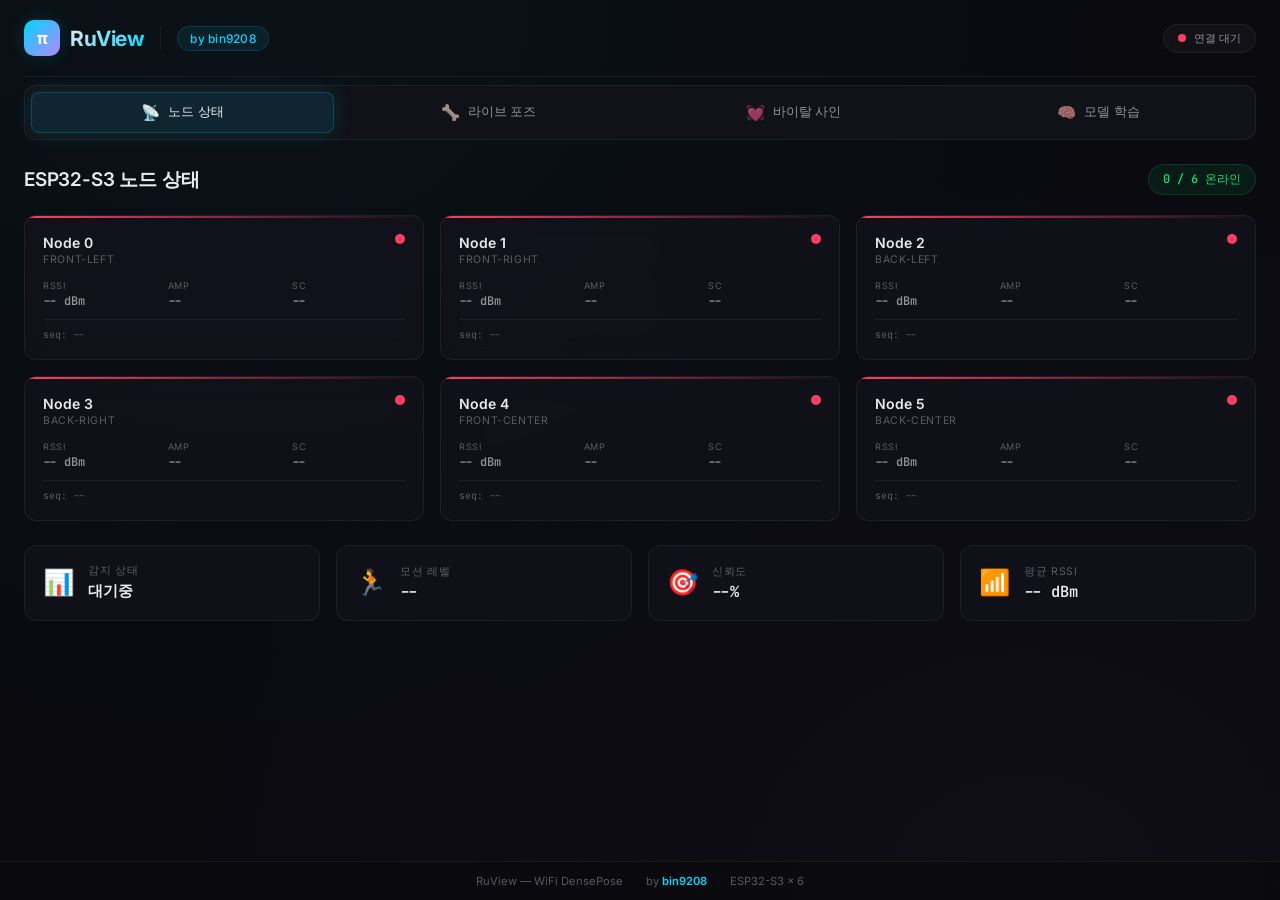
==== ui/index.html @ 229bc3f6 "UI수정 및 서버 변경" ====
<!DOCTYPE html>
<html lang="ko">
<head>
    <meta charset="UTF-8">
    <meta name="viewport" content="width=device-width, initial-scale=1.0">
    <title>RuView — WiFi DensePose by bin9208</title>
    <meta name="description" content="WiFi-based human pose estimation and vital sign monitoring system by bin9208">
    <link rel="preconnect" href="https://fonts.googleapis.com">
    <link rel="preconnect" href="https://fonts.gstatic.com" crossorigin>
    <link href="https://fonts.googleapis.com/css2?family=Inter:wght@300;400;500;600;700&family=JetBrains+Mono:wght@400;500&display=swap" rel="stylesheet">
    <link rel="stylesheet" href="style.css">
</head>
<body>
    <div class="container">
        <!-- Header -->
        <header class="header" id="main-header">
            <div class="header-left">
                <div class="logo">
                    <span class="logo-icon">π</span>
                    <span class="logo-text">RuView</span>
                </div>
                <span class="header-divider"></span>
                <span class="header-badge">by bin9208</span>
            </div>
            <div class="header-right">
                <div class="header-info">
                    <span class="api-version"></span>
                    <span class="api-environment"></span>
                    <span class="overall-health"></span>
                </div>
                <div class="connection-indicator" id="connection-status">
                    <span class="conn-dot"></span>
                    <span class="conn-label">연결 대기</span>
                </div>
            </div>
        </header>

        <!-- Navigation -->
        <nav class="nav-tabs" id="main-nav">
            <button class="nav-tab active" data-tab="dashboard">
                <span class="nav-icon">📡</span>
                <span class="nav-label">노드 상태</span>
            </button>
            <a href="pose-fusion.html" class="nav-tab" style="text-decoration:none">
                <span class="nav-icon">🦴</span>
                <span class="nav-label">라이브 포즈</span>
            </a>
            <a href="observatory.html" class="nav-tab" style="text-decoration:none">
                <span class="nav-icon">💓</span>
                <span class="nav-label">바이탈 사인</span>
            </a>
            <button class="nav-tab" data-tab="training">
                <span class="nav-icon">🧠</span>
                <span class="nav-label">모델 학습</span>
            </button>
        </nav>

        <!-- Dashboard / Node Status Tab (Default) -->
        <section id="dashboard" class="tab-content active">
            <!-- Error container -->
            <div class="error-container" style="display: none;"></div>

            <!-- Node Status Grid for 6 ESP32-S3 -->
            <div class="section-header">
                <h2>ESP32-S3 노드 상태</h2>
                <span class="node-count-badge"><span id="online-count">0</span> / 6 온라인</span>
            </div>

            <div class="node-grid" id="node-grid">
                <div class="node-card" data-node="0">
                    <div class="node-status-dot offline"></div>
                    <div class="node-info">
                        <div class="node-name">Node 0</div>
                        <div class="node-position">Front-Left</div>
                    </div>
                    <div class="node-metrics">
                        <div class="node-metric">
                            <span class="metric-label">RSSI</span>
                            <span class="metric-value node-rssi">-- dBm</span>
                        </div>
                        <div class="node-metric">
                            <span class="metric-label">Amp</span>
                            <span class="metric-value node-amp">--</span>
                        </div>
                        <div class="node-metric">
                            <span class="metric-label">SC</span>
                            <span class="metric-value node-sc">--</span>
                        </div>
                    </div>
                    <div class="node-seq">seq: <span class="node-seq-val">--</span></div>
                </div>

                <div class="node-card" data-node="1">
                    <div class="node-status-dot offline"></div>
                    <div class="node-info">
                        <div class="node-name">Node 1</div>
                        <div class="node-position">Front-Right</div>
                    </div>
                    <div class="node-metrics">
                        <div class="node-metric">
                            <span class="metric-label">RSSI</span>
                            <span class="metric-value node-rssi">-- dBm</span>
                        </div>
                        <div class="node-metric">
                            <span class="metric-label">Amp</span>
                            <span class="metric-value node-amp">--</span>
                        </div>
                        <div class="node-metric">
                            <span class="metric-label">SC</span>
                            <span class="metric-value node-sc">--</span>
                        </div>
                    </div>
                    <div class="node-seq">seq: <span class="node-seq-val">--</span></div>
                </div>

                <div class="node-card" data-node="2">
                    <div class="node-status-dot offline"></div>
                    <div class="node-info">
                        <div class="node-name">Node 2</div>
                        <div class="node-position">Back-Left</div>
                    </div>
                    <div class="node-metrics">
                        <div class="node-metric">
                            <span class="metric-label">RSSI</span>
                            <span class="metric-value node-rssi">-- dBm</span>
                        </div>
                        <div class="node-metric">
                            <span class="metric-label">Amp</span>
                            <span class="metric-value node-amp">--</span>
                        </div>
                        <div class="node-metric">
                            <span class="metric-label">SC</span>
                            <span class="metric-value node-sc">--</span>
                        </div>
                    </div>
                    <div class="node-seq">seq: <span class="node-seq-val">--</span></div>
                </div>

                <div class="node-card" data-node="3">
                    <div class="node-status-dot offline"></div>
                    <div class="node-info">
                        <div class="node-name">Node 3</div>
                        <div class="node-position">Back-Right</div>
                    </div>
                    <div class="node-metrics">
                        <div class="node-metric">
                            <span class="metric-label">RSSI</span>
                            <span class="metric-value node-rssi">-- dBm</span>
                        </div>
                        <div class="node-metric">
                            <span class="metric-label">Amp</span>
                            <span class="metric-value node-amp">--</span>
                        </div>
                        <div class="node-metric">
                            <span class="metric-label">SC</span>
                            <span class="metric-value node-sc">--</span>
                        </div>
                    </div>
                    <div class="node-seq">seq: <span class="node-seq-val">--</span></div>
                </div>

                <div class="node-card" data-node="4">
                    <div class="node-status-dot offline"></div>
                    <div class="node-info">
                        <div class="node-name">Node 4</div>
                        <div class="node-position">Front-Center</div>
                    </div>
                    <div class="node-metrics">
                        <div class="node-metric">
                            <span class="metric-label">RSSI</span>
                            <span class="metric-value node-rssi">-- dBm</span>
                        </div>
                        <div class="node-metric">
                            <span class="metric-label">Amp</span>
                            <span class="metric-value node-amp">--</span>
                        </div>
                        <div class="node-metric">
                            <span class="metric-label">SC</span>
                            <span class="metric-value node-sc">--</span>
                        </div>
                    </div>
                    <div class="node-seq">seq: <span class="node-seq-val">--</span></div>
                </div>

                <div class="node-card" data-node="5">
                    <div class="node-status-dot offline"></div>
                    <div class="node-info">
                        <div class="node-name">Node 5</div>
                        <div class="node-position">Back-Center</div>
                    </div>
                    <div class="node-metrics">
                        <div class="node-metric">
                            <span class="metric-label">RSSI</span>
                            <span class="metric-value node-rssi">-- dBm</span>
                        </div>
                        <div class="node-metric">
                            <span class="metric-label">Amp</span>
                            <span class="metric-value node-amp">--</span>
                        </div>
                        <div class="node-metric">
                            <span class="metric-label">SC</span>
                            <span class="metric-value node-sc">--</span>
                        </div>
                    </div>
                    <div class="node-seq">seq: <span class="node-seq-val">--</span></div>
                </div>
            </div>

            <!-- System Overview -->
            <div class="overview-grid">
                <div class="overview-card">
                    <div class="overview-icon">📊</div>
                    <div class="overview-content">
                        <div class="overview-label">감지 상태</div>
                        <div class="overview-value" id="detection-status">대기중</div>
                    </div>
                </div>
                <div class="overview-card">
                    <div class="overview-icon">🏃</div>
                    <div class="overview-content">
                        <div class="overview-label">모션 레벨</div>
                        <div class="overview-value" id="motion-level">--</div>
                    </div>
                </div>
                <div class="overview-card">
                    <div class="overview-icon">🎯</div>
                    <div class="overview-content">
                        <div class="overview-label">신뢰도</div>
                        <div class="overview-value" id="confidence-value">--%</div>
                    </div>
                </div>
                <div class="overview-card">
                    <div class="overview-icon">📶</div>
                    <div class="overview-content">
                        <div class="overview-label">평균 RSSI</div>
                        <div class="overview-value" id="avg-rssi">-- dBm</div>
                    </div>
                </div>
            </div>

            <!-- Live Status Panel (hidden, for DashboardTab component) -->
            <div class="live-status-panel" style="display:none">
                <h3>System Status</h3>
                <div class="status-grid">
                    <div class="component-status" data-component="api">
                        <span class="component-name">API Server</span>
                        <span class="status-text">-</span>
                        <span class="status-message"></span>
                    </div>
                    <div class="component-status" data-component="hardware">
                        <span class="component-name">Hardware</span>
                        <span class="status-text">-</span>
                        <span class="status-message"></span>
                    </div>
                    <div class="component-status" data-component="inference">
                        <span class="component-name">Inference</span>
                        <span class="status-text">-</span>
                        <span class="status-message"></span>
                    </div>
                    <div class="component-status" data-component="streaming">
                        <span class="component-name">Streaming</span>
                        <span class="status-text">-</span>
                        <span class="status-message"></span>
                    </div>
                    <div class="component-status" data-component="datasource" id="dashboard-datasource">
                        <span class="component-name">Data Source</span>
                        <span class="status-text">-</span>
                        <span class="status-message"></span>
                    </div>
                </div>
            </div>
        </section>

        <!-- Training Tab -->
        <section id="training" class="tab-content">
            <div class="section-header">
                <h2>모델 학습</h2>
                <span class="section-desc">CSI 데이터 수집 및 포즈 추정 모델 학습</span>
            </div>
            <div id="training-container" style="display: flex; gap: 20px; flex-wrap: wrap;">
                <div id="training-panel-container" style="flex: 1; min-width: 400px;"></div>
                <div id="model-panel-container" style="flex: 1; min-width: 350px; max-width: 450px;"></div>
            </div>
        </section>
    </div>

    <!-- Error Toast -->
    <div id="globalErrorToast" class="error-toast"></div>

    <!-- Footer -->
    <footer class="footer">
        <span>RuView — WiFi DensePose</span>
        <span class="footer-divider">·</span>
        <span>by <strong>bin9208</strong></span>
        <span class="footer-divider">·</span>
        <span>ESP32-S3 × 6</span>
    </footer>

    <!-- Load application scripts as modules -->
    <script type="module" src="app.js"></script>
</body>
</html>
---- ui/style.css ----
/* ============================================================
   RuView — Premium Dark Theme by bin9208
   WiFi DensePose Sensing Dashboard
   ============================================================ */

/* --------------------------------
   CSS Custom Properties
   -------------------------------- */
:root {
  /* Background */
  --bg-primary: #0a0a0f;
  --bg-secondary: #111118;
  --bg-card: rgba(18, 18, 28, 0.85);
  --bg-card-hover: rgba(24, 24, 38, 0.95);
  --bg-glass: rgba(255, 255, 255, 0.03);
  --bg-glass-border: rgba(255, 255, 255, 0.06);

  /* Accent Colors */
  --accent-cyan: #00d4ff;
  --accent-green: #00e676;
  --accent-amber: #ffa726;
  --accent-red: #ff4060;
  --accent-purple: #b388ff;

  /* Text */
  --text-primary: #e8eaf0;
  --text-secondary: rgba(232, 234, 240, 0.6);
  --text-muted: rgba(232, 234, 240, 0.35);

  /* Node Status */
  --node-online: #00e676;
  --node-offline: #ff4060;
  --node-warning: #ffa726;

  /* Borders */
  --border-subtle: rgba(255, 255, 255, 0.06);
  --border-accent: rgba(0, 212, 255, 0.3);

  /* Shadows */
  --shadow-card: 0 4px 24px rgba(0, 0, 0, 0.4);
  --shadow-glow-cyan: 0 0 20px rgba(0, 212, 255, 0.15);
  --shadow-glow-green: 0 0 20px rgba(0, 230, 118, 0.15);

  /* Spacing */
  --radius-sm: 8px;
  --radius-md: 12px;
  --radius-lg: 16px;
  --radius-xl: 20px;

  /* Transitions */
  --ease-out: cubic-bezier(0.16, 1, 0.3, 1);
  --transition-fast: 150ms var(--ease-out);
  --transition-normal: 250ms var(--ease-out);
  --transition-slow: 400ms var(--ease-out);
}

/* --------------------------------
   Reset & Base
   -------------------------------- */
*, *::before, *::after {
  margin: 0;
  padding: 0;
  box-sizing: border-box;
}

html {
  font-size: 14px;
  -webkit-font-smoothing: antialiased;
  -moz-osx-font-smoothing: grayscale;
}

body {
  font-family: 'Inter', -apple-system, BlinkMacSystemFont, 'Segoe UI', sans-serif;
  background: var(--bg-primary);
  color: var(--text-primary);
  min-height: 100vh;
  overflow-x: hidden;
  background-image:
    radial-gradient(ellipse at 20% 0%, rgba(0, 212, 255, 0.04) 0%, transparent 60%),
    radial-gradient(ellipse at 80% 100%, rgba(179, 136, 255, 0.03) 0%, transparent 60%);
}

/* --------------------------------
   Container
   -------------------------------- */
.container {
  max-width: 1280px;
  margin: 0 auto;
  padding: 0 24px 100px;
}

/* --------------------------------
   Header
   -------------------------------- */
.header {
  display: flex;
  align-items: center;
  justify-content: space-between;
  padding: 20px 0;
  border-bottom: 1px solid var(--border-subtle);
  margin-bottom: 8px;
}

.header-left {
  display: flex;
  align-items: center;
  gap: 16px;
}

.logo {
  display: flex;
  align-items: center;
  gap: 10px;
  font-size: 1.5rem;
  font-weight: 700;
  letter-spacing: -0.02em;
}

.logo-icon {
  display: inline-flex;
  align-items: center;
  justify-content: center;
  width: 36px;
  height: 36px;
  background: linear-gradient(135deg, var(--accent-cyan), var(--accent-purple));
  border-radius: 10px;
  font-size: 1.2rem;
  font-weight: 700;
  color: #fff;
  box-shadow: var(--shadow-glow-cyan);
}

.logo-text {
  background: linear-gradient(135deg, var(--text-primary) 0%, var(--accent-cyan) 100%);
  -webkit-background-clip: text;
  -webkit-text-fill-color: transparent;
  background-clip: text;
}

.header-divider {
  width: 1px;
  height: 24px;
  background: var(--border-subtle);
}

.header-badge {
  font-size: 0.85rem;
  font-weight: 500;
  color: var(--accent-cyan);
  background: rgba(0, 212, 255, 0.08);
  padding: 4px 12px;
  border-radius: 20px;
  border: 1px solid rgba(0, 212, 255, 0.15);
  letter-spacing: 0.02em;
}

.header-right {
  display: flex;
  align-items: center;
  gap: 16px;
}

.header-info {
  display: flex;
  gap: 12px;
  font-size: 0.8rem;
  color: var(--text-muted);
}

.connection-indicator {
  display: flex;
  align-items: center;
  gap: 8px;
  font-size: 0.8rem;
  color: var(--text-secondary);
  background: var(--bg-glass);
  padding: 6px 14px;
  border-radius: 20px;
  border: 1px solid var(--bg-glass-border);
}

.conn-dot {
  width: 8px;
  height: 8px;
  border-radius: 50%;
  background: var(--node-offline);
  animation: pulse-dot 2s ease-in-out infinite;
}

.conn-dot.online {
  background: var(--node-online);
}

@keyframes pulse-dot {
  0%, 100% { opacity: 1; }
  50% { opacity: 0.4; }
}

/* --------------------------------
   Navigation
   -------------------------------- */
.nav-tabs {
  display: flex;
  gap: 4px;
  padding: 6px;
  background: var(--bg-secondary);
  border-radius: var(--radius-md);
  margin-bottom: 24px;
  border: 1px solid var(--border-subtle);
}

.nav-tab {
  display: flex;
  align-items: center;
  gap: 8px;
  padding: 10px 20px;
  background: transparent;
  border: none;
  border-radius: var(--radius-sm);
  color: var(--text-secondary);
  font-family: inherit;
  font-size: 0.9rem;
  font-weight: 500;
  cursor: pointer;
  transition: all var(--transition-normal);
  flex: 1;
  justify-content: center;
  text-decoration: none;
}

.nav-tab:hover {
  color: var(--text-primary);
  background: var(--bg-glass);
}

.nav-tab.active {
  color: var(--text-primary);
  background: rgba(0, 212, 255, 0.1);
  border: 1px solid rgba(0, 212, 255, 0.2);
  box-shadow: var(--shadow-glow-cyan);
}

.nav-icon {
  font-size: 1.1rem;
}

.nav-label {
  letter-spacing: 0.01em;
}

/* --------------------------------
   Tab Content
   -------------------------------- */
.tab-content {
  display: none;
  animation: fadeInUp 0.4s var(--ease-out);
}

.tab-content.active {
  display: block;
}

@keyframes fadeInUp {
  from {
    opacity: 0;
    transform: translateY(12px);
  }
  to {
    opacity: 1;
    transform: translateY(0);
  }
}

/* --------------------------------
   Section Header
   -------------------------------- */
.section-header {
  display: flex;
  align-items: center;
  justify-content: space-between;
  margin-bottom: 20px;
}

.section-header h2 {
  font-size: 1.35rem;
  font-weight: 600;
  letter-spacing: -0.01em;
  color: var(--text-primary);
}

.section-desc {
  font-size: 0.85rem;
  color: var(--text-secondary);
}

.node-count-badge {
  font-size: 0.85rem;
  font-weight: 500;
  color: var(--accent-green);
  background: rgba(0, 230, 118, 0.08);
  padding: 6px 14px;
  border-radius: 20px;
  border: 1px solid rgba(0, 230, 118, 0.15);
  font-family: 'JetBrains Mono', monospace;
}

/* --------------------------------
   Node Grid (6 ESP32-S3 cards)
   -------------------------------- */
.node-grid {
  display: grid;
  grid-template-columns: repeat(3, 1fr);
  gap: 16px;
  margin-bottom: 24px;
}

@media (max-width: 900px) {
  .node-grid {
    grid-template-columns: repeat(2, 1fr);
  }
}

@media (max-width: 560px) {
  .node-grid {
    grid-template-columns: 1fr;
  }
}

.node-card {
  background: var(--bg-card);
  border: 1px solid var(--border-subtle);
  border-radius: var(--radius-md);
  padding: 18px;
  backdrop-filter: blur(12px);
  -webkit-backdrop-filter: blur(12px);
  transition: all var(--transition-normal);
  position: relative;
  overflow: hidden;
}

.node-card::before {
  content: '';
  position: absolute;
  top: 0;
  left: 0;
  right: 0;
  height: 2px;
  background: linear-gradient(90deg, var(--node-offline), transparent);
  transition: background var(--transition-normal);
}

.node-card.online::before {
  background: linear-gradient(90deg, var(--node-online), var(--accent-cyan), transparent);
  box-shadow: var(--shadow-glow-green);
}

.node-card:hover {
  background: var(--bg-card-hover);
  border-color: var(--border-accent);
  transform: translateY(-2px);
  box-shadow: var(--shadow-card);
}

.node-card.online {
  border-color: rgba(0, 230, 118, 0.15);
}

.node-status-dot {
  width: 10px;
  height: 10px;
  border-radius: 50%;
  background: var(--node-offline);
  position: absolute;
  top: 18px;
  right: 18px;
  transition: background var(--transition-normal);
}

.node-status-dot.online {
  background: var(--node-online);
  box-shadow: 0 0 8px var(--node-online);
  animation: pulse-dot 2s ease-in-out infinite;
}

.node-info {
  margin-bottom: 14px;
}

.node-name {
  font-size: 1rem;
  font-weight: 600;
  color: var(--text-primary);
  margin-bottom: 2px;
}

.node-position {
  font-size: 0.75rem;
  color: var(--text-muted);
  text-transform: uppercase;
  letter-spacing: 0.06em;
}

.node-metrics {
  display: flex;
  gap: 12px;
  margin-bottom: 10px;
}

.node-metric {
  flex: 1;
  display: flex;
  flex-direction: column;
  gap: 2px;
}

.node-metric .metric-label {
  font-size: 0.65rem;
  text-transform: uppercase;
  letter-spacing: 0.08em;
  color: var(--text-muted);
}

.node-metric .metric-value {
  font-size: 0.85rem;
  font-weight: 600;
  font-family: 'JetBrains Mono', monospace;
  color: var(--text-secondary);
}

.node-card.online .node-metric .metric-value {
  color: var(--text-primary);
}

.node-seq {
  font-size: 0.7rem;
  color: var(--text-muted);
  font-family: 'JetBrains Mono', monospace;
  padding-top: 8px;
  border-top: 1px solid var(--border-subtle);
}

/* --------------------------------
   Overview Grid
   -------------------------------- */
.overview-grid {
  display: grid;
  grid-template-columns: repeat(4, 1fr);
  gap: 16px;
  margin-bottom: 24px;
}

@media (max-width: 768px) {
  .overview-grid {
    grid-template-columns: repeat(2, 1fr);
  }
}

.overview-card {
  display: flex;
  align-items: center;
  gap: 14px;
  background: var(--bg-card);
  border: 1px solid var(--border-subtle);
  border-radius: var(--radius-md);
  padding: 18px;
  backdrop-filter: blur(12px);
  -webkit-backdrop-filter: blur(12px);
  transition: all var(--transition-normal);
}

.overview-card:hover {
  background: var(--bg-card-hover);
  transform: translateY(-2px);
  box-shadow: var(--shadow-card);
}

.overview-icon {
  font-size: 1.8rem;
  line-height: 1;
}

.overview-content {
  display: flex;
  flex-direction: column;
  gap: 2px;
}

.overview-label {
  font-size: 0.75rem;
  color: var(--text-muted);
  text-transform: uppercase;
  letter-spacing: 0.06em;
}

.overview-value {
  font-size: 1.1rem;
  font-weight: 600;
  font-family: 'JetBrains Mono', monospace;
  color: var(--text-primary);
}

/* --------------------------------
   Training Section
   -------------------------------- */
#training .section-header {
  display: flex;
  flex-direction: column;
  gap: 4px;
  align-items: flex-start;
  margin-bottom: 20px;
}

#training .section-header h2 {
  font-size: 1.35rem;
}

#training-container {
  gap: 20px;
}

/* Training panels get card treatment */
#training-panel-container,
#model-panel-container {
  background: var(--bg-card);
  border: 1px solid var(--border-subtle);
  border-radius: var(--radius-md);
  padding: 20px;
  backdrop-filter: blur(12px);
  -webkit-backdrop-filter: blur(12px);
}

/* --------------------------------
   Footer
   -------------------------------- */
.footer {
  position: fixed;
  bottom: 0;
  left: 0;
  right: 0;
  display: flex;
  align-items: center;
  justify-content: center;
  gap: 10px;
  padding: 12px 24px;
  background: rgba(10, 10, 15, 0.9);
  backdrop-filter: blur(12px);
  -webkit-backdrop-filter: blur(12px);
  border-top: 1px solid var(--border-subtle);
  font-size: 0.8rem;
  color: var(--text-muted);
  z-index: 100;
}

.footer strong {
  color: var(--accent-cyan);
  font-weight: 600;
}

.footer-divider {
  color: var(--border-subtle);
}

/* --------------------------------
   Error Toast
   -------------------------------- */
.error-toast,
.backend-status-toast {
  position: fixed;
  top: 20px;
  right: 20px;
  padding: 12px 20px;
  border-radius: var(--radius-sm);
  font-size: 0.85rem;
  font-weight: 500;
  z-index: 1000;
  opacity: 0;
  transform: translateY(-10px);
  transition: all var(--transition-normal);
  pointer-events: none;
  max-width: 400px;
  backdrop-filter: blur(12px);
  -webkit-backdrop-filter: blur(12px);
}

.error-toast {
  background: rgba(255, 64, 96, 0.15);
  color: var(--accent-red);
  border: 1px solid rgba(255, 64, 96, 0.3);
}

.backend-status-toast.warning {
  background: rgba(255, 167, 38, 0.15);
  color: var(--accent-amber);
  border: 1px solid rgba(255, 167, 38, 0.3);
}

.backend-status-toast.success {
  background: rgba(0, 230, 118, 0.15);
  color: var(--node-online);
  border: 1px solid rgba(0, 230, 118, 0.3);
}

.error-toast.show,
.backend-status-toast.show {
  opacity: 1;
  transform: translateY(0);
  pointer-events: auto;
}

/* --------------------------------
   System Status Panel (for DashboardTab.js)
   -------------------------------- */
.live-status-panel {
  margin-top: 20px;
}

.live-status-panel h3 {
  font-size: 1rem;
  margin-bottom: 12px;
}

.status-grid {
  display: flex;
  gap: 8px;
  flex-wrap: wrap;
}

.component-status {
  display: flex;
  align-items: center;
  gap: 8px;
  padding: 8px 14px;
  background: var(--bg-glass);
  border: 1px solid var(--bg-glass-border);
  border-radius: var(--radius-sm);
  font-size: 0.8rem;
}

.component-name {
  color: var(--text-secondary);
}

.status-text {
  font-weight: 600;
  color: var(--text-muted);
}

/* --------------------------------
   System Metrics Panel (for DashboardTab.js)
   -------------------------------- */
.system-metrics-panel h3,
.features-panel h3,
.live-stats-panel h3 {
  font-size: 1rem;
  margin-bottom: 12px;
}

.metrics-grid {
  display: flex;
  gap: 12px;
  flex-wrap: wrap;
}

.metric-item {
  flex: 1;
  min-width: 120px;
  display: flex;
  flex-direction: column;
  gap: 6px;
}

.metric-label,
.stat-label {
  font-size: 0.75rem;
  color: var(--text-muted);
  text-transform: uppercase;
  letter-spacing: 0.06em;
}

.progress-bar {
  height: 6px;
  background: var(--bg-glass);
  border-radius: 3px;
  overflow: hidden;
}

.progress-fill {
  height: 100%;
  border-radius: 3px;
  transition: width var(--transition-normal);
}

.progress-fill.normal {
  background: var(--accent-cyan);
}

.cpu-usage,
.memory-usage,
.disk-usage {
  font-size: 0.85rem;
  font-weight: 600;
  font-family: 'JetBrains Mono', monospace;
}

/* Stats grid */
.stats-grid {
  display: flex;
  gap: 16px;
}

.stat-item {
  display: flex;
  flex-direction: column;
  gap: 4px;
}

.stat-item .stat-label {
  font-size: 0.75rem;
}

.person-count,
.avg-confidence,
.detection-count {
  font-size: 1.1rem;
  font-weight: 600;
  font-family: 'JetBrains Mono', monospace;
}

/* Features panel */
.features-status {
  display: flex;
  gap: 8px;
  flex-wrap: wrap;
}

/* Zones panel */
.zones-panel h4 {
  font-size: 0.9rem;
  margin: 12px 0 8px;
}

/* --------------------------------
   Buttons (shared by training etc.)
   -------------------------------- */
.btn {
  display: inline-flex;
  align-items: center;
  justify-content: center;
  padding: 10px 20px;
  border: none;
  border-radius: var(--radius-sm);
  font-family: inherit;
  font-size: 0.85rem;
  font-weight: 500;
  cursor: pointer;
  transition: all var(--transition-normal);
}

.btn--primary {
  background: linear-gradient(135deg, var(--accent-cyan), #0098cc);
  color: #fff;
  box-shadow: 0 2px 12px rgba(0, 212, 255, 0.2);
}

.btn--primary:hover {
  transform: translateY(-1px);
  box-shadow: 0 4px 20px rgba(0, 212, 255, 0.3);
}

.btn--secondary {
  background: var(--bg-glass);
  color: var(--text-secondary);
  border: 1px solid var(--bg-glass-border);
}

.btn--secondary:hover {
  background: var(--bg-card-hover);
  color: var(--text-primary);
}

/* --------------------------------
   Form Elements (training panels)
   -------------------------------- */
input[type="text"],
input[type="number"],
input[type="url"],
select,
textarea {
  background: var(--bg-glass);
  border: 1px solid var(--bg-glass-border);
  border-radius: var(--radius-sm);
  color: var(--text-primary);
  font-family: inherit;
  font-size: 0.85rem;
  padding: 8px 12px;
  outline: none;
  transition: border-color var(--transition-fast);
}

input[type="text"]:focus,
input[type="number"]:focus,
input[type="url"]:focus,
select:focus,
textarea:focus {
  border-color: var(--accent-cyan);
  box-shadow: 0 0 0 2px rgba(0, 212, 255, 0.1);
}

select {
  cursor: pointer;
}

/* --------------------------------
   Scrollbar
   -------------------------------- */
::-webkit-scrollbar {
  width: 6px;
  height: 6px;
}

::-webkit-scrollbar-track {
  background: transparent;
}

::-webkit-scrollbar-thumb {
  background: rgba(255, 255, 255, 0.1);
  border-radius: 3px;
}

::-webkit-scrollbar-thumb:hover {
  background: rgba(255, 255, 255, 0.2);
}

/* --------------------------------
   Utility classes
   -------------------------------- */
.hidden {
  display: none !important;
}

.success-text {
  color: var(--accent-green) !important;
}

.warning-text {
  color: var(--accent-amber) !important;
}

.error-text {
  color: var(--accent-red) !important;
}

/* --------------------------------
   Tab-header (training tab)
   -------------------------------- */
.tab-header {
  margin-bottom: 20px;
}

.tab-header h2 {
  font-size: 1.35rem;
  font-weight: 600;
  margin-bottom: 4px;
}

.tab-header p {
  font-size: 0.85rem;
  color: var(--text-secondary);
}

/* --------------------------------
   Training Component Styles
   -------------------------------- */

/* These styles ensure the dynamically-loaded training
   and model panels blend with the dark theme. */

#training-panel-container h3,
#model-panel-container h3 {
  font-size: 1.1rem;
  font-weight: 600;
  letter-spacing: -0.01em;
  margin-bottom: 16px;
  color: var(--text-primary);
}

#training-panel-container label,
#model-panel-container label {
  font-size: 0.8rem;
  color: var(--text-secondary);
  font-weight: 500;
}

#training-panel-container button,
#model-panel-container button {
  background: linear-gradient(135deg, var(--accent-cyan), #0098cc);
  color: #fff;
  border: none;
  border-radius: var(--radius-sm);
  padding: 8px 16px;
  font-family: inherit;
  font-size: 0.85rem;
  font-weight: 500;
  cursor: pointer;
  transition: all var(--transition-normal);
}

#training-panel-container button:hover,
#model-panel-container button:hover {
  transform: translateY(-1px);
  box-shadow: 0 4px 16px rgba(0, 212, 255, 0.25);
}

/* --------------------------------
   Responsive Adjustments
   -------------------------------- */
@media (max-width: 640px) {
  .container {
    padding: 0 16px 100px;
  }

  .header {
    flex-direction: column;
    gap: 12px;
    align-items: flex-start;
  }

  .nav-tabs {
    flex-wrap: wrap;
  }

  .nav-tab {
    padding: 8px 14px;
    font-size: 0.8rem;
  }

  .overview-grid {
    grid-template-columns: 1fr 1fr;
  }
}
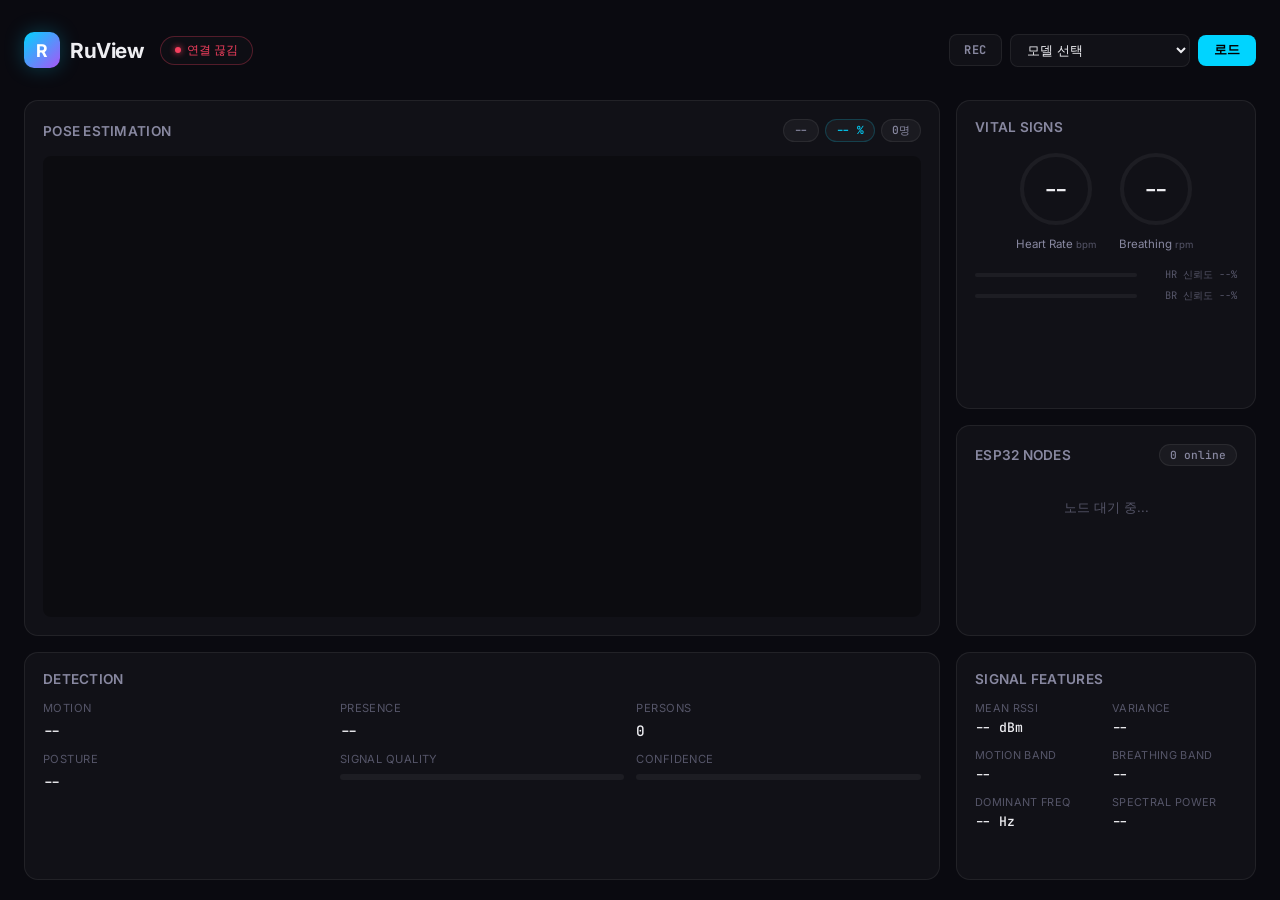
==== commit 8a9120ac: "여러가지 수정 upt1" ====
--- a/ui/index.html
+++ b/ui/index.html
@@ -3,300 +3,174 @@
 <head>
     <meta charset="UTF-8">
     <meta name="viewport" content="width=device-width, initial-scale=1.0">
-    <title>RuView — WiFi DensePose by bin9208</title>
-    <meta name="description" content="WiFi-based human pose estimation and vital sign monitoring system by bin9208">
+    <title>RuView — WiFi DensePose</title>
     <link rel="preconnect" href="https://fonts.googleapis.com">
     <link rel="preconnect" href="https://fonts.gstatic.com" crossorigin>
     <link href="https://fonts.googleapis.com/css2?family=Inter:wght@300;400;500;600;700&family=JetBrains+Mono:wght@400;500&display=swap" rel="stylesheet">
     <link rel="stylesheet" href="style.css">
 </head>
 <body>
-    <div class="container">
+    <div class="app">
         <!-- Header -->
-        <header class="header" id="main-header">
+        <header class="header">
             <div class="header-left">
                 <div class="logo">
-                    <span class="logo-icon">π</span>
+                    <div class="logo-mark">R</div>
                     <span class="logo-text">RuView</span>
                 </div>
-                <span class="header-divider"></span>
-                <span class="header-badge">by bin9208</span>
+                <div class="conn-pill" id="conn-status">
+                    <span class="conn-dot"></span>
+                    <span class="conn-label">연결 중...</span>
+                </div>
             </div>
             <div class="header-right">
-                <div class="header-info">
-                    <span class="api-version"></span>
-                    <span class="api-environment"></span>
-                    <span class="overall-health"></span>
-                </div>
-                <div class="connection-indicator" id="connection-status">
-                    <span class="conn-dot"></span>
-                    <span class="conn-label">연결 대기</span>
-                </div>
+                <button id="btn-record" class="btn-record" title="CSI 데이터 녹화">REC</button>
+                <span id="rec-timer" class="rec-timer" style="display:none">00:00</span>
+                <select id="model-select" class="select-model">
+                    <option value="">모델 선택</option>
+                </select>
+                <button id="btn-load-model" class="btn-primary">로드</button>
             </div>
         </header>
 
-        <!-- Navigation -->
-        <nav class="nav-tabs" id="main-nav">
-            <button class="nav-tab active" data-tab="dashboard">
-                <span class="nav-icon">📡</span>
-                <span class="nav-label">노드 상태</span>
-            </button>
-            <a href="pose-fusion.html" class="nav-tab" style="text-decoration:none">
-                <span class="nav-icon">🦴</span>
-                <span class="nav-label">라이브 포즈</span>
-            </a>
-            <a href="observatory.html" class="nav-tab" style="text-decoration:none">
-                <span class="nav-icon">💓</span>
-                <span class="nav-label">바이탈 사인</span>
-            </a>
-            <button class="nav-tab" data-tab="training">
-                <span class="nav-icon">🧠</span>
-                <span class="nav-label">모델 학습</span>
-            </button>
-        </nav>
+        <!-- Main Grid -->
+        <main class="grid">
+            <!-- Pose Canvas -->
+            <section class="card card-pose">
+                <div class="card-top">
+                    <h2>Pose Estimation</h2>
+                    <div class="badges">
+                        <span class="badge" id="badge-source">--</span>
+                        <span class="badge badge-accent" id="badge-conf">-- %</span>
+                        <span class="badge" id="badge-persons">0명</span>
+                    </div>
+                </div>
+                <div class="canvas-wrap">
+                    <canvas id="pose-canvas"></canvas>
+                </div>
+            </section>
 
-        <!-- Dashboard / Node Status Tab (Default) -->
-        <section id="dashboard" class="tab-content active">
-            <!-- Error container -->
-            <div class="error-container" style="display: none;"></div>
+            <!-- Vital Signs -->
+            <section class="card card-vitals">
+                <h2>Vital Signs</h2>
+                <div class="vitals-row">
+                    <div class="vital-item">
+                        <div class="vital-ring" id="hr-ring">
+                            <svg viewBox="0 0 80 80">
+                                <circle cx="40" cy="40" r="34" class="ring-bg"/>
+                                <circle cx="40" cy="40" r="34" class="ring-fill" id="hr-arc"/>
+                            </svg>
+                            <div class="vital-num" id="hr-val">--</div>
+                        </div>
+                        <span class="vital-label">Heart Rate <small>bpm</small></span>
+                    </div>
+                    <div class="vital-item">
+                        <div class="vital-ring">
+                            <svg viewBox="0 0 80 80">
+                                <circle cx="40" cy="40" r="34" class="ring-bg"/>
+                                <circle cx="40" cy="40" r="34" class="ring-fill ring-br" id="br-arc"/>
+                            </svg>
+                            <div class="vital-num" id="br-val">--</div>
+                        </div>
+                        <span class="vital-label">Breathing <small>rpm</small></span>
+                    </div>
+                </div>
+                <div class="vital-conf">
+                    <div class="conf-bar">
+                        <div class="conf-fill" id="hr-conf-bar"></div>
+                    </div>
+                    <span class="conf-text" id="hr-conf-text">HR 신뢰도 --%</span>
+                </div>
+                <div class="vital-conf">
+                    <div class="conf-bar">
+                        <div class="conf-fill conf-fill-br" id="br-conf-bar"></div>
+                    </div>
+                    <span class="conf-text" id="br-conf-text">BR 신뢰도 --%</span>
+                </div>
+            </section>
 
-            <!-- Node Status Grid for 6 ESP32-S3 -->
-            <div class="section-header">
-                <h2>ESP32-S3 노드 상태</h2>
-                <span class="node-count-badge"><span id="online-count">0</span> / 6 온라인</span>
-            </div>
+            <!-- Nodes -->
+            <section class="card card-nodes">
+                <div class="card-top">
+                    <h2>ESP32 Nodes</h2>
+                    <span class="badge" id="badge-nodes">0 online</span>
+                </div>
+                <div class="node-list" id="node-list">
+                    <div class="empty-msg">노드 대기 중...</div>
+                </div>
+            </section>
 
-            <div class="node-grid" id="node-grid">
-                <div class="node-card" data-node="0">
-                    <div class="node-status-dot offline"></div>
-                    <div class="node-info">
-                        <div class="node-name">Node 0</div>
-                        <div class="node-position">Front-Left</div>
+            <!-- Detection -->
+            <section class="card card-detect">
+                <h2>Detection</h2>
+                <div class="detect-grid">
+                    <div class="detect-item">
+                        <span class="detect-label">Motion</span>
+                        <span class="detect-val" id="det-motion">--</span>
                     </div>
-                    <div class="node-metrics">
-                        <div class="node-metric">
-                            <span class="metric-label">RSSI</span>
-                            <span class="metric-value node-rssi">-- dBm</span>
-                        </div>
-                        <div class="node-metric">
-                            <span class="metric-label">Amp</span>
-                            <span class="metric-value node-amp">--</span>
-                        </div>
-                        <div class="node-metric">
-                            <span class="metric-label">SC</span>
-                            <span class="metric-value node-sc">--</span>
+                    <div class="detect-item">
+                        <span class="detect-label">Presence</span>
+                        <span class="detect-val" id="det-presence">--</span>
+                    </div>
+                    <div class="detect-item">
+                        <span class="detect-label">Persons</span>
+                        <span class="detect-val" id="det-persons">0</span>
+                    </div>
+                    <div class="detect-item">
+                        <span class="detect-label">Posture</span>
+                        <span class="detect-val" id="det-posture">--</span>
+                    </div>
+                    <div class="detect-item">
+                        <span class="detect-label">Signal Quality</span>
+                        <div class="quality-bar">
+                            <div class="quality-fill" id="sig-quality-bar"></div>
                         </div>
                     </div>
-                    <div class="node-seq">seq: <span class="node-seq-val">--</span></div>
-                </div>
-
-                <div class="node-card" data-node="1">
-                    <div class="node-status-dot offline"></div>
-                    <div class="node-info">
-                        <div class="node-name">Node 1</div>
-                        <div class="node-position">Front-Right</div>
-                    </div>
-                    <div class="node-metrics">
-                        <div class="node-metric">
-                            <span class="metric-label">RSSI</span>
-                            <span class="metric-value node-rssi">-- dBm</span>
-                        </div>
-                        <div class="node-metric">
-                            <span class="metric-label">Amp</span>
-                            <span class="metric-value node-amp">--</span>
-                        </div>
-                        <div class="node-metric">
-                            <span class="metric-label">SC</span>
-                            <span class="metric-value node-sc">--</span>
+                    <div class="detect-item">
+                        <span class="detect-label">Confidence</span>
+                        <div class="quality-bar">
+                            <div class="quality-fill quality-fill-purple" id="det-conf-bar"></div>
                         </div>
                     </div>
-                    <div class="node-seq">seq: <span class="node-seq-val">--</span></div>
                 </div>
+            </section>
 
-                <div class="node-card" data-node="2">
-                    <div class="node-status-dot offline"></div>
-                    <div class="node-info">
-                        <div class="node-name">Node 2</div>
-                        <div class="node-position">Back-Left</div>
+            <!-- Signal Features -->
+            <section class="card card-signal">
+                <h2>Signal Features</h2>
+                <div class="signal-grid">
+                    <div class="sig-item">
+                        <span class="sig-label">Mean RSSI</span>
+                        <span class="sig-val mono" id="sig-rssi">-- dBm</span>
                     </div>
-                    <div class="node-metrics">
-                        <div class="node-metric">
-                            <span class="metric-label">RSSI</span>
-                            <span class="metric-value node-rssi">-- dBm</span>
-                        </div>
-                        <div class="node-metric">
-                            <span class="metric-label">Amp</span>
-                            <span class="metric-value node-amp">--</span>
-                        </div>
-                        <div class="node-metric">
-                            <span class="metric-label">SC</span>
-                            <span class="metric-value node-sc">--</span>
-                        </div>
+                    <div class="sig-item">
+                        <span class="sig-label">Variance</span>
+                        <span class="sig-val mono" id="sig-var">--</span>
                     </div>
-                    <div class="node-seq">seq: <span class="node-seq-val">--</span></div>
-                </div>
-
-                <div class="node-card" data-node="3">
-                    <div class="node-status-dot offline"></div>
-                    <div class="node-info">
-                        <div class="node-name">Node 3</div>
-                        <div class="node-position">Back-Right</div>
+                    <div class="sig-item">
+                        <span class="sig-label">Motion Band</span>
+                        <span class="sig-val mono" id="sig-motion">--</span>
                     </div>
-                    <div class="node-metrics">
-                        <div class="node-metric">
-                            <span class="metric-label">RSSI</span>
-                            <span class="metric-value node-rssi">-- dBm</span>
-                        </div>
-                        <div class="node-metric">
-                            <span class="metric-label">Amp</span>
-                            <span class="metric-value node-amp">--</span>
-                        </div>
-                        <div class="node-metric">
-                            <span class="metric-label">SC</span>
-                            <span class="metric-value node-sc">--</span>
-                        </div>
+                    <div class="sig-item">
+                        <span class="sig-label">Breathing Band</span>
+                        <span class="sig-val mono" id="sig-breath">--</span>
                     </div>
-                    <div class="node-seq">seq: <span class="node-seq-val">--</span></div>
-                </div>
-
-                <div class="node-card" data-node="4">
-                    <div class="node-status-dot offline"></div>
-                    <div class="node-info">
-                        <div class="node-name">Node 4</div>
-                        <div class="node-position">Front-Center</div>
+                    <div class="sig-item">
+                        <span class="sig-label">Dominant Freq</span>
+                        <span class="sig-val mono" id="sig-freq">-- Hz</span>
                     </div>
-                    <div class="node-metrics">
-                        <div class="node-metric">
-                            <span class="metric-label">RSSI</span>
-                            <span class="metric-value node-rssi">-- dBm</span>
-                        </div>
-                        <div class="node-metric">
-                            <span class="metric-label">Amp</span>
-                            <span class="metric-value node-amp">--</span>
-                        </div>
-                        <div class="node-metric">
-                            <span class="metric-label">SC</span>
-                            <span class="metric-value node-sc">--</span>
-                        </div>
-                    </div>
-                    <div class="node-seq">seq: <span class="node-seq-val">--</span></div>
-                </div>
-
-                <div class="node-card" data-node="5">
-                    <div class="node-status-dot offline"></div>
-                    <div class="node-info">
-                        <div class="node-name">Node 5</div>
-                        <div class="node-position">Back-Center</div>
-                    </div>
-                    <div class="node-metrics">
-                        <div class="node-metric">
-                            <span class="metric-label">RSSI</span>
-                            <span class="metric-value node-rssi">-- dBm</span>
-                        </div>
-                        <div class="node-metric">
-                            <span class="metric-label">Amp</span>
-                            <span class="metric-value node-amp">--</span>
-                        </div>
-                        <div class="node-metric">
-                            <span class="metric-label">SC</span>
-                            <span class="metric-value node-sc">--</span>
-                        </div>
-                    </div>
-                    <div class="node-seq">seq: <span class="node-seq-val">--</span></div>
-                </div>
-            </div>
-
-            <!-- System Overview -->
-            <div class="overview-grid">
-                <div class="overview-card">
-                    <div class="overview-icon">📊</div>
-                    <div class="overview-content">
-                        <div class="overview-label">감지 상태</div>
-                        <div class="overview-value" id="detection-status">대기중</div>
+                    <div class="sig-item">
+                        <span class="sig-label">Spectral Power</span>
+                        <span class="sig-val mono" id="sig-power">--</span>
                     </div>
                 </div>
-                <div class="overview-card">
-                    <div class="overview-icon">🏃</div>
-                    <div class="overview-content">
-                        <div class="overview-label">모션 레벨</div>
-                        <div class="overview-value" id="motion-level">--</div>
-                    </div>
-                </div>
-                <div class="overview-card">
-                    <div class="overview-icon">🎯</div>
-                    <div class="overview-content">
-                        <div class="overview-label">신뢰도</div>
-                        <div class="overview-value" id="confidence-value">--%</div>
-                    </div>
-                </div>
-                <div class="overview-card">
-                    <div class="overview-icon">📶</div>
-                    <div class="overview-content">
-                        <div class="overview-label">평균 RSSI</div>
-                        <div class="overview-value" id="avg-rssi">-- dBm</div>
-                    </div>
-                </div>
-            </div>
+            </section>
+        </main>
 
-            <!-- Live Status Panel (hidden, for DashboardTab component) -->
-            <div class="live-status-panel" style="display:none">
-                <h3>System Status</h3>
-                <div class="status-grid">
-                    <div class="component-status" data-component="api">
-                        <span class="component-name">API Server</span>
-                        <span class="status-text">-</span>
-                        <span class="status-message"></span>
-                    </div>
-                    <div class="component-status" data-component="hardware">
-                        <span class="component-name">Hardware</span>
-                        <span class="status-text">-</span>
-                        <span class="status-message"></span>
-                    </div>
-                    <div class="component-status" data-component="inference">
-                        <span class="component-name">Inference</span>
-                        <span class="status-text">-</span>
-                        <span class="status-message"></span>
-                    </div>
-                    <div class="component-status" data-component="streaming">
-                        <span class="component-name">Streaming</span>
-                        <span class="status-text">-</span>
-                        <span class="status-message"></span>
-                    </div>
-                    <div class="component-status" data-component="datasource" id="dashboard-datasource">
-                        <span class="component-name">Data Source</span>
-                        <span class="status-text">-</span>
-                        <span class="status-message"></span>
-                    </div>
-                </div>
-            </div>
-        </section>
-
-        <!-- Training Tab -->
-        <section id="training" class="tab-content">
-            <div class="section-header">
-                <h2>모델 학습</h2>
-                <span class="section-desc">CSI 데이터 수집 및 포즈 추정 모델 학습</span>
-            </div>
-            <div id="training-container" style="display: flex; gap: 20px; flex-wrap: wrap;">
-                <div id="training-panel-container" style="flex: 1; min-width: 400px;"></div>
-                <div id="model-panel-container" style="flex: 1; min-width: 350px; max-width: 450px;"></div>
-            </div>
-        </section>
+        <!-- Toast -->
+        <div id="toast-area"></div>
     </div>
 
-    <!-- Error Toast -->
-    <div id="globalErrorToast" class="error-toast"></div>
-
-    <!-- Footer -->
-    <footer class="footer">
-        <span>RuView — WiFi DensePose</span>
-        <span class="footer-divider">·</span>
-        <span>by <strong>bin9208</strong></span>
-        <span class="footer-divider">·</span>
-        <span>ESP32-S3 × 6</span>
-    </footer>
-
-    <!-- Load application scripts as modules -->
-    <script type="module" src="app.js"></script>
+    <script src="app.js"></script>
 </body>
-</html>+</html>
--- a/ui/style.css
+++ b/ui/style.css
@@ -1,104 +1,51 @@
-/* ============================================================
-   RuView — Premium Dark Theme by bin9208
-   WiFi DensePose Sensing Dashboard
-   ============================================================ */
-
-/* --------------------------------
-   CSS Custom Properties
-   -------------------------------- */
+/* RuView — Clean Dark Theme */
+
 :root {
-  /* Background */
-  --bg-primary: #0a0a0f;
-  --bg-secondary: #111118;
-  --bg-card: rgba(18, 18, 28, 0.85);
-  --bg-card-hover: rgba(24, 24, 38, 0.95);
-  --bg-glass: rgba(255, 255, 255, 0.03);
-  --bg-glass-border: rgba(255, 255, 255, 0.06);
-
-  /* Accent Colors */
-  --accent-cyan: #00d4ff;
-  --accent-green: #00e676;
-  --accent-amber: #ffa726;
-  --accent-red: #ff4060;
-  --accent-purple: #b388ff;
-
-  /* Text */
-  --text-primary: #e8eaf0;
-  --text-secondary: rgba(232, 234, 240, 0.6);
-  --text-muted: rgba(232, 234, 240, 0.35);
-
-  /* Node Status */
-  --node-online: #00e676;
-  --node-offline: #ff4060;
-  --node-warning: #ffa726;
-
-  /* Borders */
-  --border-subtle: rgba(255, 255, 255, 0.06);
-  --border-accent: rgba(0, 212, 255, 0.3);
-
-  /* Shadows */
-  --shadow-card: 0 4px 24px rgba(0, 0, 0, 0.4);
-  --shadow-glow-cyan: 0 0 20px rgba(0, 212, 255, 0.15);
-  --shadow-glow-green: 0 0 20px rgba(0, 230, 118, 0.15);
-
-  /* Spacing */
-  --radius-sm: 8px;
-  --radius-md: 12px;
-  --radius-lg: 16px;
-  --radius-xl: 20px;
-
-  /* Transitions */
-  --ease-out: cubic-bezier(0.16, 1, 0.3, 1);
-  --transition-fast: 150ms var(--ease-out);
-  --transition-normal: 250ms var(--ease-out);
-  --transition-slow: 400ms var(--ease-out);
-}
-
-/* --------------------------------
-   Reset & Base
-   -------------------------------- */
-*, *::before, *::after {
-  margin: 0;
-  padding: 0;
-  box-sizing: border-box;
-}
-
-html {
-  font-size: 14px;
+  --bg: #0a0a10;
+  --bg-card: rgba(255,255,255,0.03);
+  --border: rgba(255,255,255,0.07);
+  --border-hover: rgba(255,255,255,0.14);
+  --cyan: #00d4ff;
+  --purple: #a855f7;
+  --green: #22d3a8;
+  --red: #f43f5e;
+  --amber: #f59e0b;
+  --text: #eeeef2;
+  --text2: #8888a0;
+  --text3: #555568;
+  --mono: 'JetBrains Mono', monospace;
+  --sans: 'Inter', -apple-system, sans-serif;
+  --r: 14px;
+  --r-sm: 8px;
+}
+
+*, *::before, *::after { box-sizing: border-box; margin: 0; padding: 0; }
+
+body {
+  background: var(--bg);
+  color: var(--text);
+  font-family: var(--sans);
+  min-height: 100vh;
   -webkit-font-smoothing: antialiased;
-  -moz-osx-font-smoothing: grayscale;
-}
-
-body {
-  font-family: 'Inter', -apple-system, BlinkMacSystemFont, 'Segoe UI', sans-serif;
-  background: var(--bg-primary);
-  color: var(--text-primary);
+}
+
+.app {
+  max-width: 1440px;
+  margin: 0 auto;
+  padding: 20px 24px;
+  display: flex;
+  flex-direction: column;
+  gap: 20px;
   min-height: 100vh;
-  overflow-x: hidden;
-  background-image:
-    radial-gradient(ellipse at 20% 0%, rgba(0, 212, 255, 0.04) 0%, transparent 60%),
-    radial-gradient(ellipse at 80% 100%, rgba(179, 136, 255, 0.03) 0%, transparent 60%);
-}
-
-/* --------------------------------
-   Container
-   -------------------------------- */
-.container {
-  max-width: 1280px;
-  margin: 0 auto;
-  padding: 0 24px 100px;
-}
-
-/* --------------------------------
-   Header
-   -------------------------------- */
+}
+
+/* ── Header ─────────────────────────────── */
+
 .header {
   display: flex;
-  align-items: center;
   justify-content: space-between;
-  padding: 20px 0;
-  border-bottom: 1px solid var(--border-subtle);
-  margin-bottom: 8px;
+  align-items: center;
+  padding: 12px 0;
 }
 
 .header-left {
@@ -111,830 +58,499 @@
   display: flex;
   align-items: center;
   gap: 10px;
-  font-size: 1.5rem;
+}
+
+.logo-mark {
+  width: 36px;
+  height: 36px;
+  background: linear-gradient(135deg, var(--cyan), var(--purple));
+  border-radius: 10px;
+  display: grid;
+  place-items: center;
+  font-weight: 700;
+  font-size: 1.1rem;
+  color: #fff;
+  box-shadow: 0 0 20px rgba(0,212,255,0.25);
+}
+
+.logo-text {
+  font-size: 1.3rem;
   font-weight: 700;
   letter-spacing: -0.02em;
 }
 
-.logo-icon {
-  display: inline-flex;
-  align-items: center;
+.conn-pill {
+  display: flex;
+  align-items: center;
+  gap: 6px;
+  padding: 5px 14px;
+  border-radius: 100px;
+  font-size: 0.75rem;
+  font-weight: 500;
+  border: 1px solid var(--border);
+  background: rgba(255,255,255,0.02);
+  transition: all 0.3s;
+}
+
+.conn-pill.online { border-color: rgba(34,211,168,0.3); color: var(--green); }
+.conn-pill.offline { border-color: rgba(244,63,94,0.3); color: var(--red); }
+.conn-pill.connecting { border-color: rgba(245,158,11,0.3); color: var(--amber); }
+
+.conn-dot {
+  width: 6px;
+  height: 6px;
+  border-radius: 50%;
+  background: currentColor;
+  box-shadow: 0 0 6px currentColor;
+}
+
+.header-right {
+  display: flex;
+  gap: 8px;
+  align-items: center;
+}
+
+.select-model {
+  background: var(--bg-card);
+  border: 1px solid var(--border);
+  color: var(--text);
+  padding: 7px 12px;
+  border-radius: var(--r-sm);
+  font-family: var(--sans);
+  font-size: 0.8rem;
+  outline: none;
+  cursor: pointer;
+  min-width: 180px;
+}
+
+.select-model:focus { border-color: var(--cyan); }
+
+.btn-primary {
+  background: var(--cyan);
+  color: #000;
+  border: none;
+  padding: 7px 16px;
+  border-radius: var(--r-sm);
+  font-size: 0.8rem;
+  font-weight: 600;
+  cursor: pointer;
+  transition: all 0.2s;
+}
+.btn-primary:hover { box-shadow: 0 0 16px rgba(0,212,255,0.3); }
+.btn-primary:disabled { opacity: 0.4; cursor: not-allowed; }
+
+/* ── Recording Button ──────────────────── */
+
+.btn-record {
+  background: var(--bg-card);
+  color: var(--text2);
+  border: 1px solid var(--border);
+  padding: 7px 14px;
+  border-radius: var(--r-sm);
+  font-size: 0.75rem;
+  font-weight: 700;
+  font-family: var(--mono);
+  cursor: pointer;
+  transition: all 0.2s;
+  letter-spacing: 0.05em;
+}
+.btn-record:hover { border-color: var(--red); color: var(--red); }
+.btn-record.recording {
+  background: var(--red);
+  color: #fff;
+  border-color: var(--red);
+  animation: rec-blink 1s infinite;
+}
+@keyframes rec-blink {
+  0%, 100% { opacity: 1; }
+  50% { opacity: 0.6; }
+}
+.rec-timer {
+  font-family: var(--mono);
+  font-size: 0.8rem;
+  color: var(--red);
+  font-weight: 600;
+}
+
+/* ── Grid ───────────────────────────────── */
+
+.grid {
+  display: grid;
+  grid-template-columns: 1fr 300px;
+  grid-template-rows: auto auto auto;
+  gap: 16px;
+  flex: 1;
+}
+
+.card-pose    { grid-column: 1; grid-row: 1 / 3; }
+.card-vitals  { grid-column: 2; grid-row: 1; }
+.card-nodes   { grid-column: 2; grid-row: 2; }
+.card-detect  { grid-column: 1; grid-row: 3; }
+.card-signal  { grid-column: 2; grid-row: 3; }
+
+/* ── Card ───────────────────────────────── */
+
+.card {
+  background: var(--bg-card);
+  border: 1px solid var(--border);
+  border-radius: var(--r);
+  padding: 18px;
+  display: flex;
+  flex-direction: column;
+  transition: border-color 0.3s;
+}
+
+.card:hover { border-color: var(--border-hover); }
+
+.card h2 {
+  font-size: 0.85rem;
+  font-weight: 600;
+  color: var(--text2);
+  letter-spacing: 0.02em;
+  text-transform: uppercase;
+  margin-bottom: 14px;
+}
+
+.card-top {
+  display: flex;
+  justify-content: space-between;
+  align-items: center;
+  margin-bottom: 14px;
+}
+
+.card-top h2 { margin-bottom: 0; }
+
+/* ── Badges ──────────────────────────────── */
+
+.badges { display: flex; gap: 6px; }
+
+.badge {
+  font-family: var(--mono);
+  font-size: 0.7rem;
+  font-weight: 500;
+  padding: 3px 10px;
+  border-radius: 100px;
+  background: rgba(255,255,255,0.04);
+  border: 1px solid var(--border);
+  color: var(--text2);
+}
+
+.badge-accent {
+  border-color: rgba(0,212,255,0.2);
+  color: var(--cyan);
+}
+
+/* ── Pose Canvas ─────────────────────────── */
+
+.canvas-wrap {
+  flex: 1;
+  position: relative;
+  min-height: 400px;
+  border-radius: var(--r-sm);
+  overflow: hidden;
+  background: rgba(0,0,0,0.3);
+}
+
+.canvas-wrap canvas {
+  position: absolute;
+  top: 0;
+  left: 0;
+  width: 100%;
+  height: 100%;
+}
+
+/* ── Vitals ──────────────────────────────── */
+
+.vitals-row {
+  display: flex;
+  gap: 20px;
   justify-content: center;
-  width: 36px;
-  height: 36px;
-  background: linear-gradient(135deg, var(--accent-cyan), var(--accent-purple));
-  border-radius: 10px;
-  font-size: 1.2rem;
-  font-weight: 700;
-  color: #fff;
-  box-shadow: var(--shadow-glow-cyan);
-}
-
-.logo-text {
-  background: linear-gradient(135deg, var(--text-primary) 0%, var(--accent-cyan) 100%);
-  -webkit-background-clip: text;
-  -webkit-text-fill-color: transparent;
-  background-clip: text;
-}
-
-.header-divider {
-  width: 1px;
-  height: 24px;
-  background: var(--border-subtle);
-}
-
-.header-badge {
-  font-size: 0.85rem;
-  font-weight: 500;
-  color: var(--accent-cyan);
-  background: rgba(0, 212, 255, 0.08);
-  padding: 4px 12px;
-  border-radius: 20px;
-  border: 1px solid rgba(0, 212, 255, 0.15);
-  letter-spacing: 0.02em;
-}
-
-.header-right {
-  display: flex;
-  align-items: center;
-  gap: 16px;
-}
-
-.header-info {
-  display: flex;
-  gap: 12px;
-  font-size: 0.8rem;
-  color: var(--text-muted);
-}
-
-.connection-indicator {
-  display: flex;
+  margin-bottom: 16px;
+}
+
+.vital-item {
+  display: flex;
+  flex-direction: column;
   align-items: center;
   gap: 8px;
-  font-size: 0.8rem;
-  color: var(--text-secondary);
-  background: var(--bg-glass);
-  padding: 6px 14px;
-  border-radius: 20px;
-  border: 1px solid var(--bg-glass-border);
-}
-
-.conn-dot {
+}
+
+.vital-ring {
+  position: relative;
+  width: 80px;
+  height: 80px;
+}
+
+.vital-ring svg {
+  width: 100%;
+  height: 100%;
+  transform: rotate(-90deg);
+}
+
+.ring-bg {
+  fill: none;
+  stroke: rgba(255,255,255,0.05);
+  stroke-width: 4;
+}
+
+.ring-fill {
+  fill: none;
+  stroke: var(--cyan);
+  stroke-width: 4;
+  stroke-linecap: round;
+  stroke-dasharray: 213.6;
+  stroke-dashoffset: 213.6;
+  transition: stroke-dashoffset 0.6s ease;
+  filter: drop-shadow(0 0 4px var(--cyan));
+}
+
+.ring-br { stroke: var(--green); filter: drop-shadow(0 0 4px var(--green)); }
+
+.vital-num {
+  position: absolute;
+  inset: 0;
+  display: grid;
+  place-items: center;
+  font-family: var(--mono);
+  font-size: 1.3rem;
+  font-weight: 600;
+}
+
+.vital-label {
+  font-size: 0.72rem;
+  color: var(--text2);
+}
+
+.vital-label small {
+  color: var(--text3);
+}
+
+.vital-conf {
+  display: flex;
+  align-items: center;
+  gap: 10px;
+  margin-bottom: 6px;
+}
+
+.conf-bar {
+  flex: 1;
+  height: 4px;
+  background: rgba(255,255,255,0.05);
+  border-radius: 2px;
+  overflow: hidden;
+}
+
+.conf-fill {
+  height: 100%;
+  background: var(--cyan);
+  border-radius: 2px;
+  width: 0%;
+  transition: width 0.5s;
+}
+
+.conf-fill-br { background: var(--green); }
+
+.conf-text {
+  font-size: 0.65rem;
+  color: var(--text3);
+  font-family: var(--mono);
+  white-space: nowrap;
+  min-width: 90px;
+  text-align: right;
+}
+
+/* ── Nodes ───────────────────────────────── */
+
+.node-list {
+  display: flex;
+  flex-direction: column;
+  gap: 6px;
+  flex: 1;
+  overflow-y: auto;
+  max-height: 240px;
+}
+
+.node-row {
+  display: flex;
+  align-items: center;
+  gap: 10px;
+  padding: 8px 12px;
+  border-radius: var(--r-sm);
+  background: rgba(255,255,255,0.02);
+  border: 1px solid var(--border);
+  transition: all 0.3s;
+}
+
+.node-row.active { border-color: rgba(34,211,168,0.2); }
+
+.node-dot {
   width: 8px;
   height: 8px;
   border-radius: 50%;
-  background: var(--node-offline);
-  animation: pulse-dot 2s ease-in-out infinite;
-}
-
-.conn-dot.online {
-  background: var(--node-online);
-}
-
-@keyframes pulse-dot {
-  0%, 100% { opacity: 1; }
-  50% { opacity: 0.4; }
-}
-
-/* --------------------------------
-   Navigation
-   -------------------------------- */
-.nav-tabs {
-  display: flex;
-  gap: 4px;
-  padding: 6px;
-  background: var(--bg-secondary);
-  border-radius: var(--radius-md);
-  margin-bottom: 24px;
-  border: 1px solid var(--border-subtle);
-}
-
-.nav-tab {
-  display: flex;
-  align-items: center;
-  gap: 8px;
-  padding: 10px 20px;
-  background: transparent;
-  border: none;
-  border-radius: var(--radius-sm);
-  color: var(--text-secondary);
-  font-family: inherit;
+  background: var(--text3);
+  flex-shrink: 0;
+}
+
+.node-row.active .node-dot {
+  background: var(--green);
+  box-shadow: 0 0 6px var(--green);
+}
+
+.node-name {
+  font-size: 0.8rem;
+  font-weight: 500;
+  flex: 1;
+}
+
+.node-rssi {
+  font-family: var(--mono);
+  font-size: 0.72rem;
+  color: var(--text2);
+}
+
+.node-subs {
+  font-family: var(--mono);
+  font-size: 0.65rem;
+  color: var(--text3);
+}
+
+.empty-msg {
+  color: var(--text3);
+  font-size: 0.8rem;
+  text-align: center;
+  padding: 20px;
+}
+
+/* ── Detection ───────────────────────────── */
+
+.detect-grid {
+  display: grid;
+  grid-template-columns: repeat(3, 1fr);
+  gap: 12px;
+}
+
+.detect-item {
+  display: flex;
+  flex-direction: column;
+  gap: 6px;
+}
+
+.detect-label {
+  font-size: 0.7rem;
+  color: var(--text3);
+  text-transform: uppercase;
+  letter-spacing: 0.04em;
+}
+
+.detect-val {
+  font-family: var(--mono);
   font-size: 0.9rem;
   font-weight: 500;
-  cursor: pointer;
-  transition: all var(--transition-normal);
-  flex: 1;
-  justify-content: center;
-  text-decoration: none;
-}
-
-.nav-tab:hover {
-  color: var(--text-primary);
-  background: var(--bg-glass);
-}
-
-.nav-tab.active {
-  color: var(--text-primary);
-  background: rgba(0, 212, 255, 0.1);
-  border: 1px solid rgba(0, 212, 255, 0.2);
-  box-shadow: var(--shadow-glow-cyan);
-}
-
-.nav-icon {
-  font-size: 1.1rem;
-}
-
-.nav-label {
-  letter-spacing: 0.01em;
-}
-
-/* --------------------------------
-   Tab Content
-   -------------------------------- */
-.tab-content {
-  display: none;
-  animation: fadeInUp 0.4s var(--ease-out);
-}
-
-.tab-content.active {
-  display: block;
-}
-
-@keyframes fadeInUp {
-  from {
-    opacity: 0;
-    transform: translateY(12px);
-  }
-  to {
-    opacity: 1;
-    transform: translateY(0);
-  }
-}
-
-/* --------------------------------
-   Section Header
-   -------------------------------- */
-.section-header {
-  display: flex;
-  align-items: center;
-  justify-content: space-between;
-  margin-bottom: 20px;
-}
-
-.section-header h2 {
-  font-size: 1.35rem;
-  font-weight: 600;
-  letter-spacing: -0.01em;
-  color: var(--text-primary);
-}
-
-.section-desc {
-  font-size: 0.85rem;
-  color: var(--text-secondary);
-}
-
-.node-count-badge {
-  font-size: 0.85rem;
-  font-weight: 500;
-  color: var(--accent-green);
-  background: rgba(0, 230, 118, 0.08);
-  padding: 6px 14px;
-  border-radius: 20px;
-  border: 1px solid rgba(0, 230, 118, 0.15);
-  font-family: 'JetBrains Mono', monospace;
-}
-
-/* --------------------------------
-   Node Grid (6 ESP32-S3 cards)
-   -------------------------------- */
-.node-grid {
-  display: grid;
-  grid-template-columns: repeat(3, 1fr);
-  gap: 16px;
-  margin-bottom: 24px;
-}
-
-@media (max-width: 900px) {
-  .node-grid {
-    grid-template-columns: repeat(2, 1fr);
-  }
-}
-
-@media (max-width: 560px) {
-  .node-grid {
-    grid-template-columns: 1fr;
-  }
-}
-
-.node-card {
-  background: var(--bg-card);
-  border: 1px solid var(--border-subtle);
-  border-radius: var(--radius-md);
-  padding: 18px;
-  backdrop-filter: blur(12px);
-  -webkit-backdrop-filter: blur(12px);
-  transition: all var(--transition-normal);
-  position: relative;
-  overflow: hidden;
-}
-
-.node-card::before {
-  content: '';
-  position: absolute;
-  top: 0;
-  left: 0;
-  right: 0;
-  height: 2px;
-  background: linear-gradient(90deg, var(--node-offline), transparent);
-  transition: background var(--transition-normal);
-}
-
-.node-card.online::before {
-  background: linear-gradient(90deg, var(--node-online), var(--accent-cyan), transparent);
-  box-shadow: var(--shadow-glow-green);
-}
-
-.node-card:hover {
-  background: var(--bg-card-hover);
-  border-color: var(--border-accent);
-  transform: translateY(-2px);
-  box-shadow: var(--shadow-card);
-}
-
-.node-card.online {
-  border-color: rgba(0, 230, 118, 0.15);
-}
-
-.node-status-dot {
-  width: 10px;
-  height: 10px;
-  border-radius: 50%;
-  background: var(--node-offline);
-  position: absolute;
-  top: 18px;
-  right: 18px;
-  transition: background var(--transition-normal);
-}
-
-.node-status-dot.online {
-  background: var(--node-online);
-  box-shadow: 0 0 8px var(--node-online);
-  animation: pulse-dot 2s ease-in-out infinite;
-}
-
-.node-info {
-  margin-bottom: 14px;
-}
-
-.node-name {
-  font-size: 1rem;
-  font-weight: 600;
-  color: var(--text-primary);
-  margin-bottom: 2px;
-}
-
-.node-position {
-  font-size: 0.75rem;
-  color: var(--text-muted);
-  text-transform: uppercase;
-  letter-spacing: 0.06em;
-}
-
-.node-metrics {
-  display: flex;
-  gap: 12px;
-  margin-bottom: 10px;
-}
-
-.node-metric {
-  flex: 1;
-  display: flex;
-  flex-direction: column;
-  gap: 2px;
-}
-
-.node-metric .metric-label {
-  font-size: 0.65rem;
-  text-transform: uppercase;
-  letter-spacing: 0.08em;
-  color: var(--text-muted);
-}
-
-.node-metric .metric-value {
-  font-size: 0.85rem;
-  font-weight: 600;
-  font-family: 'JetBrains Mono', monospace;
-  color: var(--text-secondary);
-}
-
-.node-card.online .node-metric .metric-value {
-  color: var(--text-primary);
-}
-
-.node-seq {
-  font-size: 0.7rem;
-  color: var(--text-muted);
-  font-family: 'JetBrains Mono', monospace;
-  padding-top: 8px;
-  border-top: 1px solid var(--border-subtle);
-}
-
-/* --------------------------------
-   Overview Grid
-   -------------------------------- */
-.overview-grid {
-  display: grid;
-  grid-template-columns: repeat(4, 1fr);
-  gap: 16px;
-  margin-bottom: 24px;
-}
-
-@media (max-width: 768px) {
-  .overview-grid {
-    grid-template-columns: repeat(2, 1fr);
-  }
-}
-
-.overview-card {
-  display: flex;
-  align-items: center;
-  gap: 14px;
-  background: var(--bg-card);
-  border: 1px solid var(--border-subtle);
-  border-radius: var(--radius-md);
-  padding: 18px;
-  backdrop-filter: blur(12px);
-  -webkit-backdrop-filter: blur(12px);
-  transition: all var(--transition-normal);
-}
-
-.overview-card:hover {
-  background: var(--bg-card-hover);
-  transform: translateY(-2px);
-  box-shadow: var(--shadow-card);
-}
-
-.overview-icon {
-  font-size: 1.8rem;
-  line-height: 1;
-}
-
-.overview-content {
-  display: flex;
-  flex-direction: column;
-  gap: 2px;
-}
-
-.overview-label {
-  font-size: 0.75rem;
-  color: var(--text-muted);
-  text-transform: uppercase;
-  letter-spacing: 0.06em;
-}
-
-.overview-value {
-  font-size: 1.1rem;
-  font-weight: 600;
-  font-family: 'JetBrains Mono', monospace;
-  color: var(--text-primary);
-}
-
-/* --------------------------------
-   Training Section
-   -------------------------------- */
-#training .section-header {
-  display: flex;
-  flex-direction: column;
-  gap: 4px;
-  align-items: flex-start;
-  margin-bottom: 20px;
-}
-
-#training .section-header h2 {
-  font-size: 1.35rem;
-}
-
-#training-container {
-  gap: 20px;
-}
-
-/* Training panels get card treatment */
-#training-panel-container,
-#model-panel-container {
-  background: var(--bg-card);
-  border: 1px solid var(--border-subtle);
-  border-radius: var(--radius-md);
-  padding: 20px;
-  backdrop-filter: blur(12px);
-  -webkit-backdrop-filter: blur(12px);
-}
-
-/* --------------------------------
-   Footer
-   -------------------------------- */
-.footer {
-  position: fixed;
-  bottom: 0;
-  left: 0;
-  right: 0;
-  display: flex;
-  align-items: center;
-  justify-content: center;
-  gap: 10px;
-  padding: 12px 24px;
-  background: rgba(10, 10, 15, 0.9);
-  backdrop-filter: blur(12px);
-  -webkit-backdrop-filter: blur(12px);
-  border-top: 1px solid var(--border-subtle);
-  font-size: 0.8rem;
-  color: var(--text-muted);
-  z-index: 100;
-}
-
-.footer strong {
-  color: var(--accent-cyan);
-  font-weight: 600;
-}
-
-.footer-divider {
-  color: var(--border-subtle);
-}
-
-/* --------------------------------
-   Error Toast
-   -------------------------------- */
-.error-toast,
-.backend-status-toast {
-  position: fixed;
-  top: 20px;
-  right: 20px;
-  padding: 12px 20px;
-  border-radius: var(--radius-sm);
-  font-size: 0.85rem;
-  font-weight: 500;
-  z-index: 1000;
-  opacity: 0;
-  transform: translateY(-10px);
-  transition: all var(--transition-normal);
-  pointer-events: none;
-  max-width: 400px;
-  backdrop-filter: blur(12px);
-  -webkit-backdrop-filter: blur(12px);
-}
-
-.error-toast {
-  background: rgba(255, 64, 96, 0.15);
-  color: var(--accent-red);
-  border: 1px solid rgba(255, 64, 96, 0.3);
-}
-
-.backend-status-toast.warning {
-  background: rgba(255, 167, 38, 0.15);
-  color: var(--accent-amber);
-  border: 1px solid rgba(255, 167, 38, 0.3);
-}
-
-.backend-status-toast.success {
-  background: rgba(0, 230, 118, 0.15);
-  color: var(--node-online);
-  border: 1px solid rgba(0, 230, 118, 0.3);
-}
-
-.error-toast.show,
-.backend-status-toast.show {
-  opacity: 1;
-  transform: translateY(0);
-  pointer-events: auto;
-}
-
-/* --------------------------------
-   System Status Panel (for DashboardTab.js)
-   -------------------------------- */
-.live-status-panel {
-  margin-top: 20px;
-}
-
-.live-status-panel h3 {
-  font-size: 1rem;
-  margin-bottom: 12px;
-}
-
-.status-grid {
-  display: flex;
-  gap: 8px;
-  flex-wrap: wrap;
-}
-
-.component-status {
-  display: flex;
-  align-items: center;
-  gap: 8px;
-  padding: 8px 14px;
-  background: var(--bg-glass);
-  border: 1px solid var(--bg-glass-border);
-  border-radius: var(--radius-sm);
-  font-size: 0.8rem;
-}
-
-.component-name {
-  color: var(--text-secondary);
-}
-
-.status-text {
-  font-weight: 600;
-  color: var(--text-muted);
-}
-
-/* --------------------------------
-   System Metrics Panel (for DashboardTab.js)
-   -------------------------------- */
-.system-metrics-panel h3,
-.features-panel h3,
-.live-stats-panel h3 {
-  font-size: 1rem;
-  margin-bottom: 12px;
-}
-
-.metrics-grid {
-  display: flex;
-  gap: 12px;
-  flex-wrap: wrap;
-}
-
-.metric-item {
-  flex: 1;
-  min-width: 120px;
-  display: flex;
-  flex-direction: column;
-  gap: 6px;
-}
-
-.metric-label,
-.stat-label {
-  font-size: 0.75rem;
-  color: var(--text-muted);
-  text-transform: uppercase;
-  letter-spacing: 0.06em;
-}
-
-.progress-bar {
+}
+
+.detect-val.motion-active { color: var(--amber); }
+.detect-val.motion-still { color: var(--green); }
+.detect-val.motion-absent { color: var(--text3); }
+.detect-val.presence-yes { color: var(--green); }
+.detect-val.presence-no { color: var(--text3); }
+
+.quality-bar {
   height: 6px;
-  background: var(--bg-glass);
+  background: rgba(255,255,255,0.05);
   border-radius: 3px;
   overflow: hidden;
-}
-
-.progress-fill {
+  margin-top: 2px;
+}
+
+.quality-fill {
   height: 100%;
+  background: var(--green);
   border-radius: 3px;
-  transition: width var(--transition-normal);
-}
-
-.progress-fill.normal {
-  background: var(--accent-cyan);
-}
-
-.cpu-usage,
-.memory-usage,
-.disk-usage {
-  font-size: 0.85rem;
-  font-weight: 600;
-  font-family: 'JetBrains Mono', monospace;
-}
-
-/* Stats grid */
-.stats-grid {
-  display: flex;
-  gap: 16px;
-}
-
-.stat-item {
+  width: 0%;
+  transition: width 0.5s;
+}
+
+.quality-fill-purple { background: var(--purple); }
+
+/* ── Signal ──────────────────────────────── */
+
+.signal-grid {
+  display: grid;
+  grid-template-columns: 1fr 1fr;
+  gap: 12px;
+}
+
+.sig-item {
   display: flex;
   flex-direction: column;
   gap: 4px;
 }
 
-.stat-item .stat-label {
-  font-size: 0.75rem;
-}
-
-.person-count,
-.avg-confidence,
-.detection-count {
-  font-size: 1.1rem;
-  font-weight: 600;
-  font-family: 'JetBrains Mono', monospace;
-}
-
-/* Features panel */
-.features-status {
-  display: flex;
+.sig-label {
+  font-size: 0.68rem;
+  color: var(--text3);
+  text-transform: uppercase;
+  letter-spacing: 0.03em;
+}
+
+.sig-val {
+  font-size: 0.82rem;
+  font-weight: 500;
+}
+
+.mono { font-family: var(--mono); }
+
+/* ── Toast ───────────────────────────────── */
+
+#toast-area {
+  position: fixed;
+  bottom: 24px;
+  right: 24px;
+  display: flex;
+  flex-direction: column;
   gap: 8px;
-  flex-wrap: wrap;
-}
-
-/* Zones panel */
-.zones-panel h4 {
-  font-size: 0.9rem;
-  margin: 12px 0 8px;
-}
-
-/* --------------------------------
-   Buttons (shared by training etc.)
-   -------------------------------- */
-.btn {
-  display: inline-flex;
-  align-items: center;
-  justify-content: center;
+  z-index: 999;
+}
+
+.toast {
   padding: 10px 20px;
-  border: none;
-  border-radius: var(--radius-sm);
-  font-family: inherit;
-  font-size: 0.85rem;
-  font-weight: 500;
-  cursor: pointer;
-  transition: all var(--transition-normal);
-}
-
-.btn--primary {
-  background: linear-gradient(135deg, var(--accent-cyan), #0098cc);
-  color: #fff;
-  box-shadow: 0 2px 12px rgba(0, 212, 255, 0.2);
-}
-
-.btn--primary:hover {
-  transform: translateY(-1px);
-  box-shadow: 0 4px 20px rgba(0, 212, 255, 0.3);
-}
-
-.btn--secondary {
-  background: var(--bg-glass);
-  color: var(--text-secondary);
-  border: 1px solid var(--bg-glass-border);
-}
-
-.btn--secondary:hover {
-  background: var(--bg-card-hover);
-  color: var(--text-primary);
-}
-
-/* --------------------------------
-   Form Elements (training panels)
-   -------------------------------- */
-input[type="text"],
-input[type="number"],
-input[type="url"],
-select,
-textarea {
-  background: var(--bg-glass);
-  border: 1px solid var(--bg-glass-border);
-  border-radius: var(--radius-sm);
-  color: var(--text-primary);
-  font-family: inherit;
-  font-size: 0.85rem;
-  padding: 8px 12px;
-  outline: none;
-  transition: border-color var(--transition-fast);
-}
-
-input[type="text"]:focus,
-input[type="number"]:focus,
-input[type="url"]:focus,
-select:focus,
-textarea:focus {
-  border-color: var(--accent-cyan);
-  box-shadow: 0 0 0 2px rgba(0, 212, 255, 0.1);
-}
-
-select {
-  cursor: pointer;
-}
-
-/* --------------------------------
-   Scrollbar
-   -------------------------------- */
-::-webkit-scrollbar {
-  width: 6px;
-  height: 6px;
-}
-
-::-webkit-scrollbar-track {
-  background: transparent;
-}
-
-::-webkit-scrollbar-thumb {
-  background: rgba(255, 255, 255, 0.1);
-  border-radius: 3px;
-}
-
-::-webkit-scrollbar-thumb:hover {
-  background: rgba(255, 255, 255, 0.2);
-}
-
-/* --------------------------------
-   Utility classes
-   -------------------------------- */
-.hidden {
-  display: none !important;
-}
-
-.success-text {
-  color: var(--accent-green) !important;
-}
-
-.warning-text {
-  color: var(--accent-amber) !important;
-}
-
-.error-text {
-  color: var(--accent-red) !important;
-}
-
-/* --------------------------------
-   Tab-header (training tab)
-   -------------------------------- */
-.tab-header {
-  margin-bottom: 20px;
-}
-
-.tab-header h2 {
-  font-size: 1.35rem;
-  font-weight: 600;
-  margin-bottom: 4px;
-}
-
-.tab-header p {
-  font-size: 0.85rem;
-  color: var(--text-secondary);
-}
-
-/* --------------------------------
-   Training Component Styles
-   -------------------------------- */
-
-/* These styles ensure the dynamically-loaded training
-   and model panels blend with the dark theme. */
-
-#training-panel-container h3,
-#model-panel-container h3 {
-  font-size: 1.1rem;
-  font-weight: 600;
-  letter-spacing: -0.01em;
-  margin-bottom: 16px;
-  color: var(--text-primary);
-}
-
-#training-panel-container label,
-#model-panel-container label {
-  font-size: 0.8rem;
-  color: var(--text-secondary);
-  font-weight: 500;
-}
-
-#training-panel-container button,
-#model-panel-container button {
-  background: linear-gradient(135deg, var(--accent-cyan), #0098cc);
-  color: #fff;
-  border: none;
-  border-radius: var(--radius-sm);
-  padding: 8px 16px;
-  font-family: inherit;
-  font-size: 0.85rem;
-  font-weight: 500;
-  cursor: pointer;
-  transition: all var(--transition-normal);
-}
-
-#training-panel-container button:hover,
-#model-panel-container button:hover {
-  transform: translateY(-1px);
-  box-shadow: 0 4px 16px rgba(0, 212, 255, 0.25);
-}
-
-/* --------------------------------
-   Responsive Adjustments
-   -------------------------------- */
-@media (max-width: 640px) {
-  .container {
-    padding: 0 16px 100px;
+  border-radius: 10px;
+  background: rgba(30,30,40,0.9);
+  backdrop-filter: blur(12px);
+  border: 1px solid var(--border);
+  font-size: 0.82rem;
+  animation: toast-slide 0.3s ease;
+}
+
+.toast.ok { border-left: 3px solid var(--green); }
+.toast.err { border-left: 3px solid var(--red); }
+.toast.warn { border-left: 3px solid var(--amber); }
+
+@keyframes toast-slide {
+  from { transform: translateX(40px); opacity: 0; }
+  to { transform: translateX(0); opacity: 1; }
+}
+
+/* ── Scrollbar ───────────────────────────── */
+
+::-webkit-scrollbar { width: 4px; }
+::-webkit-scrollbar-track { background: transparent; }
+::-webkit-scrollbar-thumb { background: rgba(255,255,255,0.08); border-radius: 2px; }
+
+/* ── Responsive ──────────────────────────── */
+
+@media (max-width: 900px) {
+  .grid {
+    grid-template-columns: 1fr;
+    grid-template-rows: auto;
   }
-
-  .header {
-    flex-direction: column;
-    gap: 12px;
-    align-items: flex-start;
+  .card-pose,
+  .card-vitals,
+  .card-nodes,
+  .card-detect,
+  .card-signal {
+    grid-column: 1;
+    grid-row: auto;
   }
-
-  .nav-tabs {
-    flex-wrap: wrap;
-  }
-
-  .nav-tab {
-    padding: 8px 14px;
-    font-size: 0.8rem;
-  }
-
-  .overview-grid {
-    grid-template-columns: 1fr 1fr;
-  }
-}
+  .canvas-wrap { min-height: 300px; }
+}
